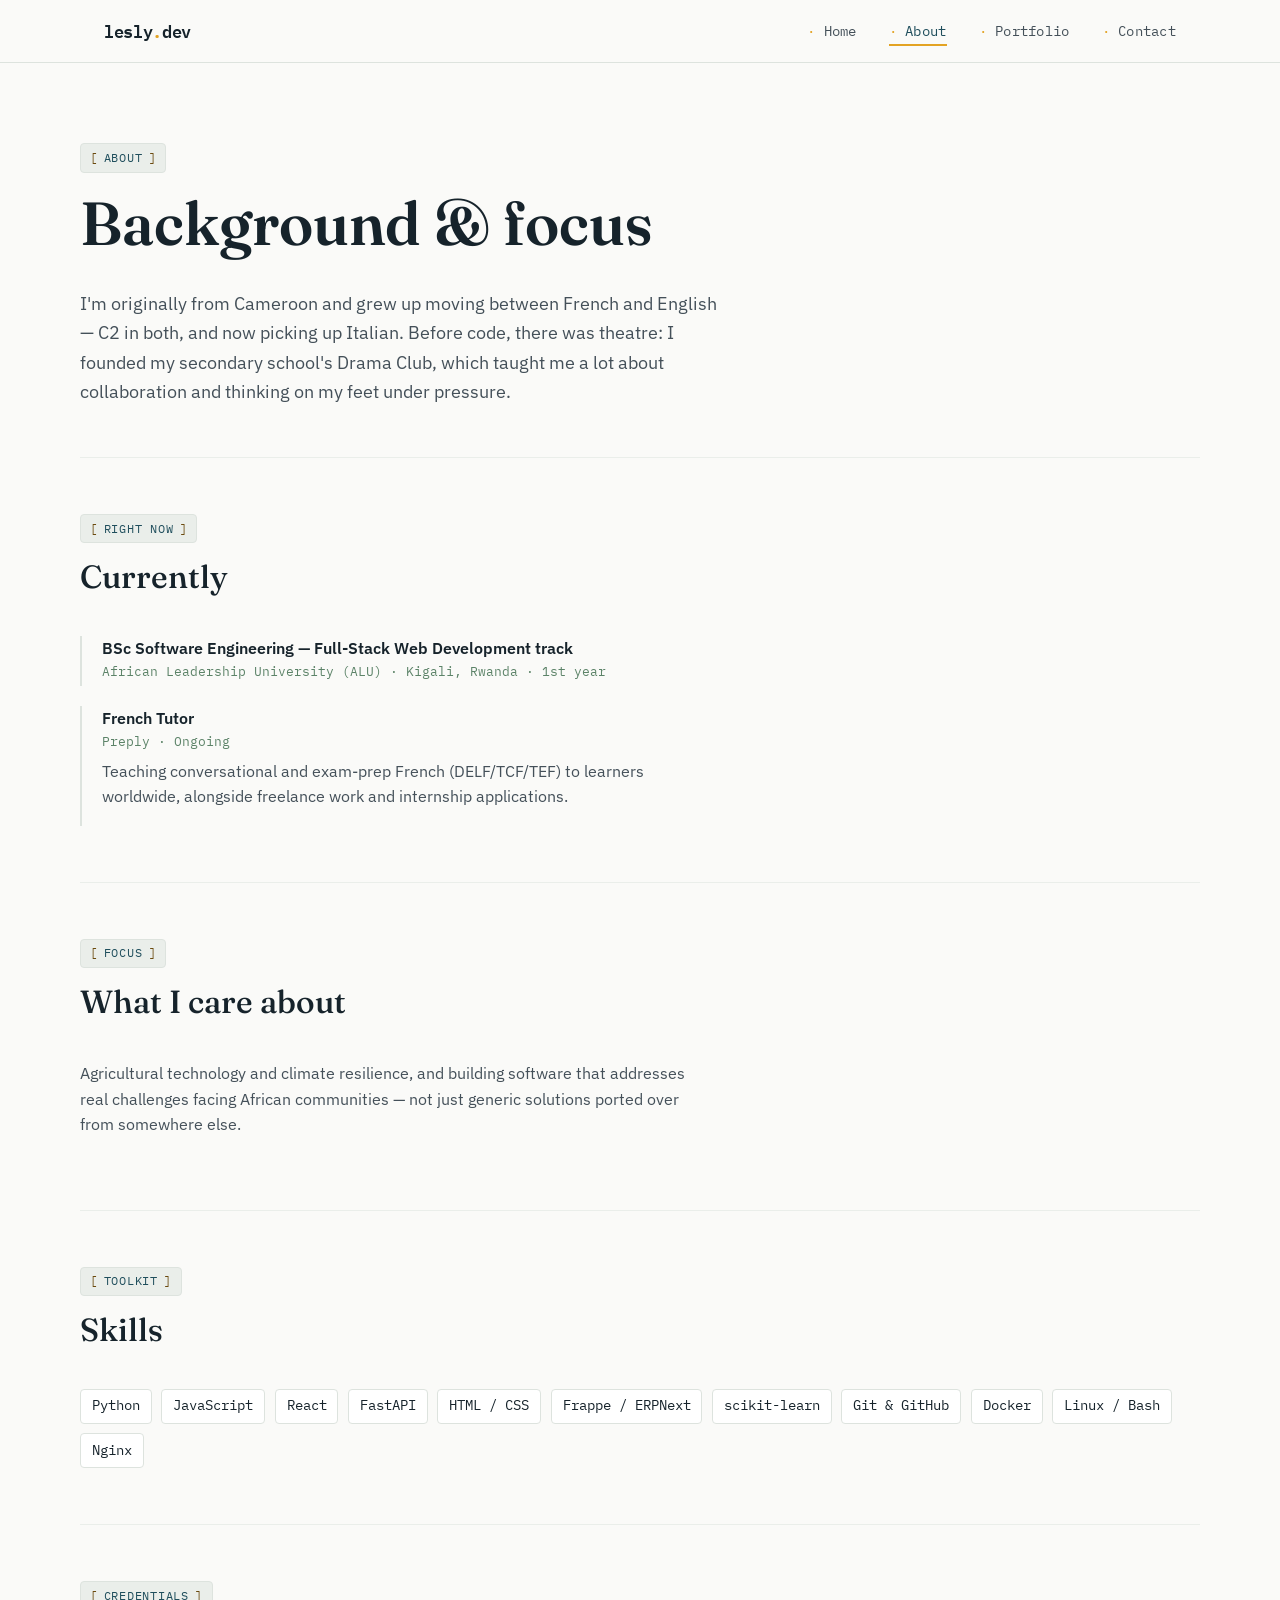
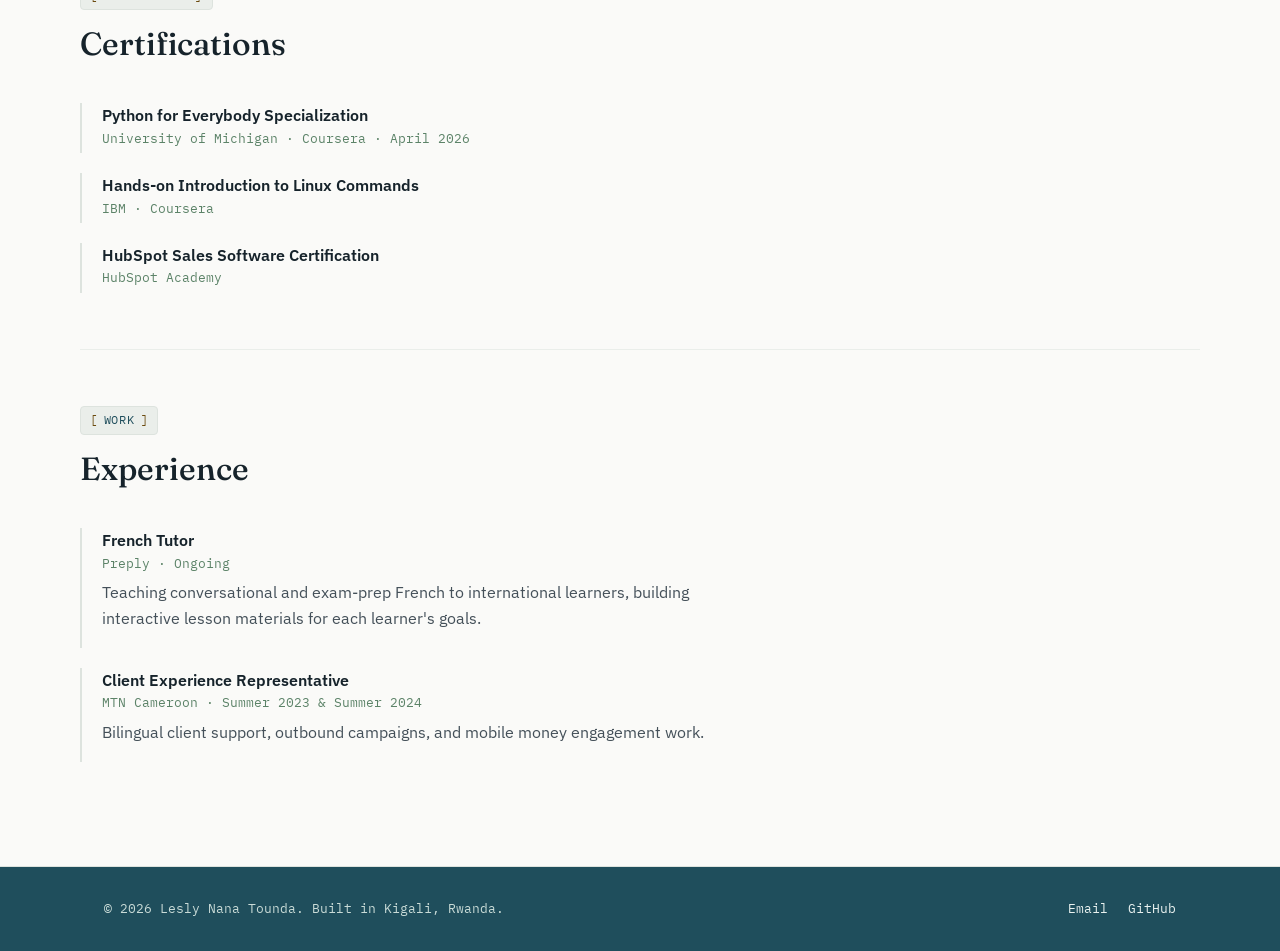
==== about.html @ 00081040 "Add files via upload" ====
<!DOCTYPE html>
<html lang="en">
<head>
<meta charset="UTF-8">
<meta name="viewport" content="width=device-width, initial-scale=1.0">
<title>About — Lesly Nana Tounda</title>
<link rel="preconnect" href="https://fonts.googleapis.com">
<link rel="preconnect" href="https://fonts.gstatic.com" crossorigin>
<link href="https://fonts.googleapis.com/css2?family=Fraunces:ital,wght@0,400;0,500;0,600;1,400&family=IBM+Plex+Sans:wght@400;500;600;700&family=IBM+Plex+Mono:wght@400;500;600&display=swap" rel="stylesheet">
<link rel="stylesheet" href="style.css">
</head>
<body>

<header class="site-header">
  <nav class="nav container">
    <a href="index.html" class="logo">lesly<span>.</span>dev</a>
    <button class="nav-toggle" aria-label="Toggle menu" aria-expanded="false">☰</button>
    <ul class="nav-links">
      <li><a href="index.html">Home</a></li>
      <li><a href="about.html" class="active">About</a></li>
      <li><a href="portfolio.html">Portfolio</a></li>
      <li><a href="contact.html">Contact</a></li>
    </ul>
  </nav>
</header>

<main>
  <section class="hero container" style="padding-bottom: 2rem;">
    <span class="eyebrow">About</span>
    <h1>Background &amp; focus</h1>
    <p class="lede">
      I'm originally from Cameroon and grew up moving between French and
      English — C2 in both, and now picking up Italian. Before code, there
      was theatre: I founded my secondary school's Drama Club, which taught
      me a lot about collaboration and thinking on my feet under pressure.
    </p>
  </section>

  <section class="section container">
    <div class="section-head">
      <span class="eyebrow">Right now</span>
      <h2>Currently</h2>
    </div>
    <ul class="stack-list">
      <li>
        <span class="role">BSc Software Engineering — Full-Stack Web Development track</span>
        <span class="meta">African Leadership University (ALU) · Kigali, Rwanda · 1st year</span>
      </li>
      <li>
        <span class="role">French Tutor</span>
        <span class="meta">Preply · Ongoing</span>
        <p style="margin-top:0.4em;">Teaching conversational and exam-prep French (DELF/TCF/TEF) to learners worldwide, alongside freelance work and internship applications.</p>
      </li>
    </ul>
  </section>

  <section class="section container">
    <div class="section-head">
      <span class="eyebrow">Focus</span>
      <h2>What I care about</h2>
    </div>
    <p>
      Agricultural technology and climate resilience, and building software
      that addresses real challenges facing African communities — not just
      generic solutions ported over from somewhere else.
    </p>
  </section>

  <section class="section container">
    <div class="section-head">
      <span class="eyebrow">Toolkit</span>
      <h2>Skills</h2>
    </div>
    <div class="skill-tags">
      <span>Python</span>
      <span>JavaScript</span>
      <span>React</span>
      <span>FastAPI</span>
      <span>HTML / CSS</span>
      <span>Frappe / ERPNext</span>
      <span>scikit-learn</span>
      <span>Git &amp; GitHub</span>
      <span>Docker</span>
      <span>Linux / Bash</span>
      <span>Nginx</span>
    </div>
  </section>

  <section class="section container">
    <div class="section-head">
      <span class="eyebrow">Credentials</span>
      <h2>Certifications</h2>
    </div>
    <ul class="stack-list">
      <li>
        <span class="role">Python for Everybody Specialization</span>
        <span class="meta">University of Michigan · Coursera · April 2026</span>
      </li>
      <li>
        <span class="role">Hands-on Introduction to Linux Commands</span>
        <span class="meta">IBM · Coursera</span>
      </li>
      <li>
        <span class="role">HubSpot Sales Software Certification</span>
        <span class="meta">HubSpot Academy</span>
      </li>
    </ul>
  </section>

  <section class="section container">
    <div class="section-head">
      <span class="eyebrow">Work</span>
      <h2>Experience</h2>
    </div>
    <ul class="stack-list">
      <li>
        <span class="role">French Tutor</span>
        <span class="meta">Preply · Ongoing</span>
        <p style="margin-top:0.4em;">Teaching conversational and exam-prep French to international learners, building interactive lesson materials for each learner's goals.</p>
      </li>
      <li>
        <span class="role">Client Experience Representative</span>
        <span class="meta">MTN Cameroon · Summer 2023 &amp; Summer 2024</span>
        <p style="margin-top:0.4em;">Bilingual client support, outbound campaigns, and mobile money engagement work.</p>
      </li>
    </ul>
  </section>
</main>

<footer class="site-footer">
  <div class="container">
    <p>&copy; 2026 Lesly Nana Tounda. Built in Kigali, Rwanda.</p>
    <div class="footer-links">
      <a href="mailto:toundanana@gmail.com">Email</a>
      <a href="https://github.com/DTounda" target="_blank" rel="noopener">GitHub</a>
    </div>
  </div>
</footer>

<script src="script.js"></script>
</body>
</html>
---- style.css ----
/* =========================================================
   Lesly Nana Tounda — Resume Site
   Design system: engineering-notebook aesthetic.
   Fraunces (personality/warmth) + IBM Plex Sans (precision)
   + IBM Plex Mono (system/log-style annotations).
   ========================================================= */

:root {
  /* Color */
  --bg: #FAFAF8;
  --card: #FFFFFF;
  --ink: #16232B;
  --ink-soft: #445059;
  --structural: #1F4E5C;   /* deep teal-slate */
  --structural-dark: #163841;
  --accent: #E3A324;       /* warm amber — used sparingly */
  --accent-ink: #6B4A0E;   /* accent color darkened, for text-on-light use */
  --sage: #5C8368;         /* muted secondary, for tech tags */
  --line: #DDE3DE;
  --line-soft: #EAEEEA;

  /* Type */
  --font-display: "Fraunces", Georgia, serif;
  --font-body: "IBM Plex Sans", -apple-system, sans-serif;
  --font-mono: "IBM Plex Mono", ui-monospace, monospace;

  /* Layout */
  --container: 1120px;
  --radius: 6px;
  --shadow: 0 1px 2px rgba(22, 35, 43, 0.04), 0 6px 20px rgba(22, 35, 43, 0.06);
}

* { box-sizing: border-box; }
html { scroll-behavior: smooth; }

@media (prefers-reduced-motion: reduce) {
  html { scroll-behavior: auto; }
  *, *::before, *::after {
    animation-duration: 0.01ms !important;
    animation-iteration-count: 1 !important;
    transition-duration: 0.01ms !important;
  }
}

body {
  margin: 0;
  background: var(--bg);
  color: var(--ink);
  font-family: var(--font-body);
  font-size: 16px;
  line-height: 1.6;
  -webkit-font-smoothing: antialiased;
}

h1, h2, h3 {
  font-family: var(--font-display);
  color: var(--ink);
  line-height: 1.15;
  margin: 0 0 0.5em;
  font-weight: 500;
}

h1 { font-size: clamp(2.4rem, 5vw, 3.8rem); font-weight: 600; }
h2 { font-size: clamp(1.5rem, 3vw, 2rem); }
h3 { font-size: 1.15rem; font-weight: 600; font-family: var(--font-body); }

p { margin: 0 0 1em; color: var(--ink-soft); max-width: 62ch; }

a {
  color: var(--structural);
  text-decoration-color: var(--line);
  text-underline-offset: 3px;
}
a:hover { color: var(--accent-ink); }

:focus-visible {
  outline: 2px solid var(--accent);
  outline-offset: 3px;
}

.container {
  max-width: var(--container);
  margin: 0 auto;
  padding: 0 1.5rem;
}

/* --- Signature element: mono "log tag" eyebrow --- */
.eyebrow {
  display: inline-flex;
  align-items: center;
  gap: 0.5em;
  font-family: var(--font-mono);
  font-size: 0.78rem;
  letter-spacing: 0.06em;
  text-transform: uppercase;
  color: var(--structural);
  background: var(--line-soft);
  border: 1px solid var(--line);
  border-radius: 4px;
  padding: 0.3em 0.7em;
  margin-bottom: 1rem;
}
.eyebrow::before { content: "["; color: var(--accent-ink); }
.eyebrow::after { content: "]"; color: var(--accent-ink); }

/* --- Header / Nav --- */
.site-header {
  position: sticky;
  top: 0;
  z-index: 50;
  background: rgba(250, 250, 248, 0.9);
  backdrop-filter: blur(6px);
  border-bottom: 1px solid var(--line);
}

.nav {
  display: flex;
  align-items: center;
  justify-content: space-between;
  padding-top: 1.1rem;
  padding-bottom: 1.1rem;
}

.logo {
  font-family: var(--font-mono);
  font-weight: 600;
  font-size: 1.05rem;
  color: var(--ink);
  text-decoration: none;
  letter-spacing: -0.02em;
}
.logo span { color: var(--accent); }

.nav-links {
  list-style: none;
  display: flex;
  gap: 2rem;
  margin: 0;
  padding: 0;
}
.nav-links a {
  font-family: var(--font-mono);
  font-size: 0.85rem;
  letter-spacing: 0.02em;
  text-decoration: none;
  color: var(--ink-soft);
  position: relative;
  padding-bottom: 4px;
}
.nav-links a::before { content: "· "; color: var(--accent); }
.nav-links a.active,
.nav-links a:hover { color: var(--structural); }
.nav-links a.active { border-bottom: 2px solid var(--accent); }

.nav-toggle {
  display: none;
  background: none;
  border: 1px solid var(--line);
  border-radius: var(--radius);
  font-size: 1.1rem;
  padding: 0.3em 0.6em;
  cursor: pointer;
  color: var(--ink);
}

/* --- Buttons --- */
.btn {
  display: inline-flex;
  align-items: center;
  gap: 0.5em;
  font-family: var(--font-body);
  font-weight: 600;
  font-size: 0.95rem;
  padding: 0.75em 1.4em;
  border-radius: var(--radius);
  text-decoration: none;
  border: 1px solid transparent;
  cursor: pointer;
  transition: transform 0.15s ease, background 0.15s ease, border-color 0.15s ease;
}
.btn:hover { transform: translateY(-1px); }

.btn-primary {
  background: var(--structural);
  color: #fff;
}
.btn-primary:hover { background: var(--structural-dark); color: #fff; }

.btn-ghost {
  background: transparent;
  border-color: var(--line);
  color: var(--ink);
}
.btn-ghost:hover { border-color: var(--structural); color: var(--structural); }

/* --- Hero --- */
.hero {
  padding: 5rem 0 4rem;
}
.hero .lede {
  font-size: 1.15rem;
  max-width: 58ch;
}
.status-line {
  font-family: var(--font-mono);
  font-size: 0.85rem;
  color: var(--ink-soft);
  margin-top: 2rem;
  display: flex;
  align-items: center;
  gap: 0.4em;
}
.cursor {
  display: inline-block;
  width: 8px;
  height: 1em;
  background: var(--accent);
  animation: blink 1.1s steps(1) infinite;
  vertical-align: text-bottom;
}
@keyframes blink { 50% { opacity: 0; } }

.hero-actions {
  display: flex;
  gap: 1rem;
  margin-top: 2rem;
  flex-wrap: wrap;
}

/* --- Stat cards --- */
.stats {
  display: grid;
  grid-template-columns: repeat(3, 1fr);
  gap: 1.25rem;
  padding: 1rem 0 5rem;
}
.stat-card {
  background: var(--card);
  border: 1px solid var(--line);
  border-radius: var(--radius);
  padding: 1.5rem;
  box-shadow: var(--shadow);
}
.stat-card .num {
  font-family: var(--font-display);
  font-size: 2rem;
  color: var(--structural);
  display: block;
}
.stat-card .label {
  font-family: var(--font-mono);
  font-size: 0.78rem;
  text-transform: uppercase;
  letter-spacing: 0.04em;
  color: var(--ink-soft);
}

/* --- Sections --- */
.section {
  padding: 3.5rem 0;
  border-top: 1px solid var(--line-soft);
}
.section-head { max-width: 65ch; margin-bottom: 2.5rem; }

/* --- Cards grid (projects) --- */
.card-grid {
  display: grid;
  grid-template-columns: repeat(2, 1fr);
  gap: 1.5rem;
}
.card {
  background: var(--card);
  border: 1px solid var(--line);
  border-radius: var(--radius);
  padding: 1.75rem;
  box-shadow: var(--shadow);
  display: flex;
  flex-direction: column;
  gap: 0.6rem;
}
.card-tag {
  font-family: var(--font-mono);
  font-size: 0.72rem;
  text-transform: uppercase;
  letter-spacing: 0.04em;
  color: var(--accent-ink);
  background: #FBF1DC;
  border: 1px solid #F0DDAA;
  border-radius: 4px;
  padding: 0.2em 0.6em;
  width: fit-content;
}
.card-tag.award { color: var(--structural); background: #E7F0EE; border-color: #CBDFDA; }
.card h3 { margin-bottom: 0; }
.card p { font-size: 0.95rem; margin-bottom: 0.25rem; }
.card-links a { font-size: 0.85rem; font-family: var(--font-mono); }

.tech-tags {
  display: flex;
  flex-wrap: wrap;
  gap: 0.4rem;
  margin-top: auto;
  padding-top: 0.5rem;
}
.tech-tags span {
  font-family: var(--font-mono);
  font-size: 0.72rem;
  color: var(--sage);
  background: #EEF3EF;
  border-radius: 4px;
  padding: 0.2em 0.55em;
}

/* --- Skill tags (about page) --- */
.skill-tags {
  display: flex;
  flex-wrap: wrap;
  gap: 0.6rem;
}
.skill-tags span {
  font-family: var(--font-mono);
  font-size: 0.85rem;
  border: 1px solid var(--line);
  border-radius: 4px;
  padding: 0.4em 0.8em;
  color: var(--ink);
  background: var(--card);
}

/* --- Lists (certifications / experience) --- */
.stack-list {
  list-style: none;
  margin: 0;
  padding: 0;
  display: flex;
  flex-direction: column;
  gap: 1.25rem;
}
.stack-list li {
  border-left: 2px solid var(--line);
  padding-left: 1.25rem;
}
.stack-list .role {
  font-weight: 600;
  color: var(--ink);
}
.stack-list .meta {
  font-family: var(--font-mono);
  font-size: 0.8rem;
  color: var(--sage);
  display: block;
  margin-bottom: 0.3em;
}

/* --- Contact --- */
.contact-grid {
  display: grid;
  grid-template-columns: 1fr 1fr;
  gap: 2rem;
  align-items: start;
}
.contact-card {
  display: flex;
  align-items: center;
  gap: 0.9rem;
  background: var(--card);
  border: 1px solid var(--line);
  border-radius: var(--radius);
  padding: 1.1rem 1.3rem;
  margin-bottom: 1rem;
  text-decoration: none;
  box-shadow: var(--shadow);
}
.contact-card .icon {
  width: 20px; height: 20px; flex-shrink: 0; color: var(--structural);
}
.contact-card .label {
  font-family: var(--font-mono);
  font-size: 0.72rem;
  text-transform: uppercase;
  color: var(--ink-soft);
  display: block;
}
.contact-card .value { color: var(--ink); font-weight: 600; }

.form-group { margin-bottom: 1.1rem; }
.form-group label {
  display: block;
  font-family: var(--font-mono);
  font-size: 0.78rem;
  text-transform: uppercase;
  letter-spacing: 0.03em;
  color: var(--ink-soft);
  margin-bottom: 0.4em;
}
.form-group input,
.form-group textarea {
  width: 100%;
  font-family: var(--font-body);
  font-size: 0.95rem;
  padding: 0.7em 0.85em;
  border: 1px solid var(--line);
  border-radius: var(--radius);
  background: var(--card);
  color: var(--ink);
}
.form-group textarea { resize: vertical; min-height: 120px; }
.form-note {
  font-size: 0.82rem;
  color: var(--ink-soft);
  margin-top: 0.75rem;
}
.form-success {
  display: none;
  font-family: var(--font-mono);
  font-size: 0.85rem;
  color: var(--structural);
  background: #E7F0EE;
  border: 1px solid #CBDFDA;
  border-radius: var(--radius);
  padding: 0.8em 1em;
  margin-top: 1rem;
}

/* --- Footer --- */
.site-footer {
  border-top: 1px solid var(--line);
  background: var(--structural);
  color: #EAF2F0;
  margin-top: 3rem;
}
.site-footer .container {
  display: flex;
  justify-content: space-between;
  align-items: center;
  padding-top: 2rem;
  padding-bottom: 2rem;
  flex-wrap: wrap;
  gap: 1rem;
}
.site-footer p {
  color: #C9DBD7;
  font-family: var(--font-mono);
  font-size: 0.8rem;
  margin: 0;
}
.footer-links { display: flex; gap: 1.25rem; }
.footer-links a {
  color: #EAF2F0;
  font-family: var(--font-mono);
  font-size: 0.8rem;
  text-decoration: none;
}
.footer-links a:hover { color: var(--accent); }

/* --- Responsive --- */
@media (max-width: 720px) {
  .nav-toggle { display: inline-block; }
  .nav-links {
    display: none;
    position: absolute;
    top: 100%;
    left: 0;
    right: 0;
    background: var(--bg);
    flex-direction: column;
    gap: 0;
    border-bottom: 1px solid var(--line);
  }
  .nav-links.open { display: flex; }
  .nav-links a {
    padding: 0.9rem 1.5rem;
    width: 100%;
  }
  .stats { grid-template-columns: 1fr; }
  .card-grid { grid-template-columns: 1fr; }
  .contact-grid { grid-template-columns: 1fr; }
}
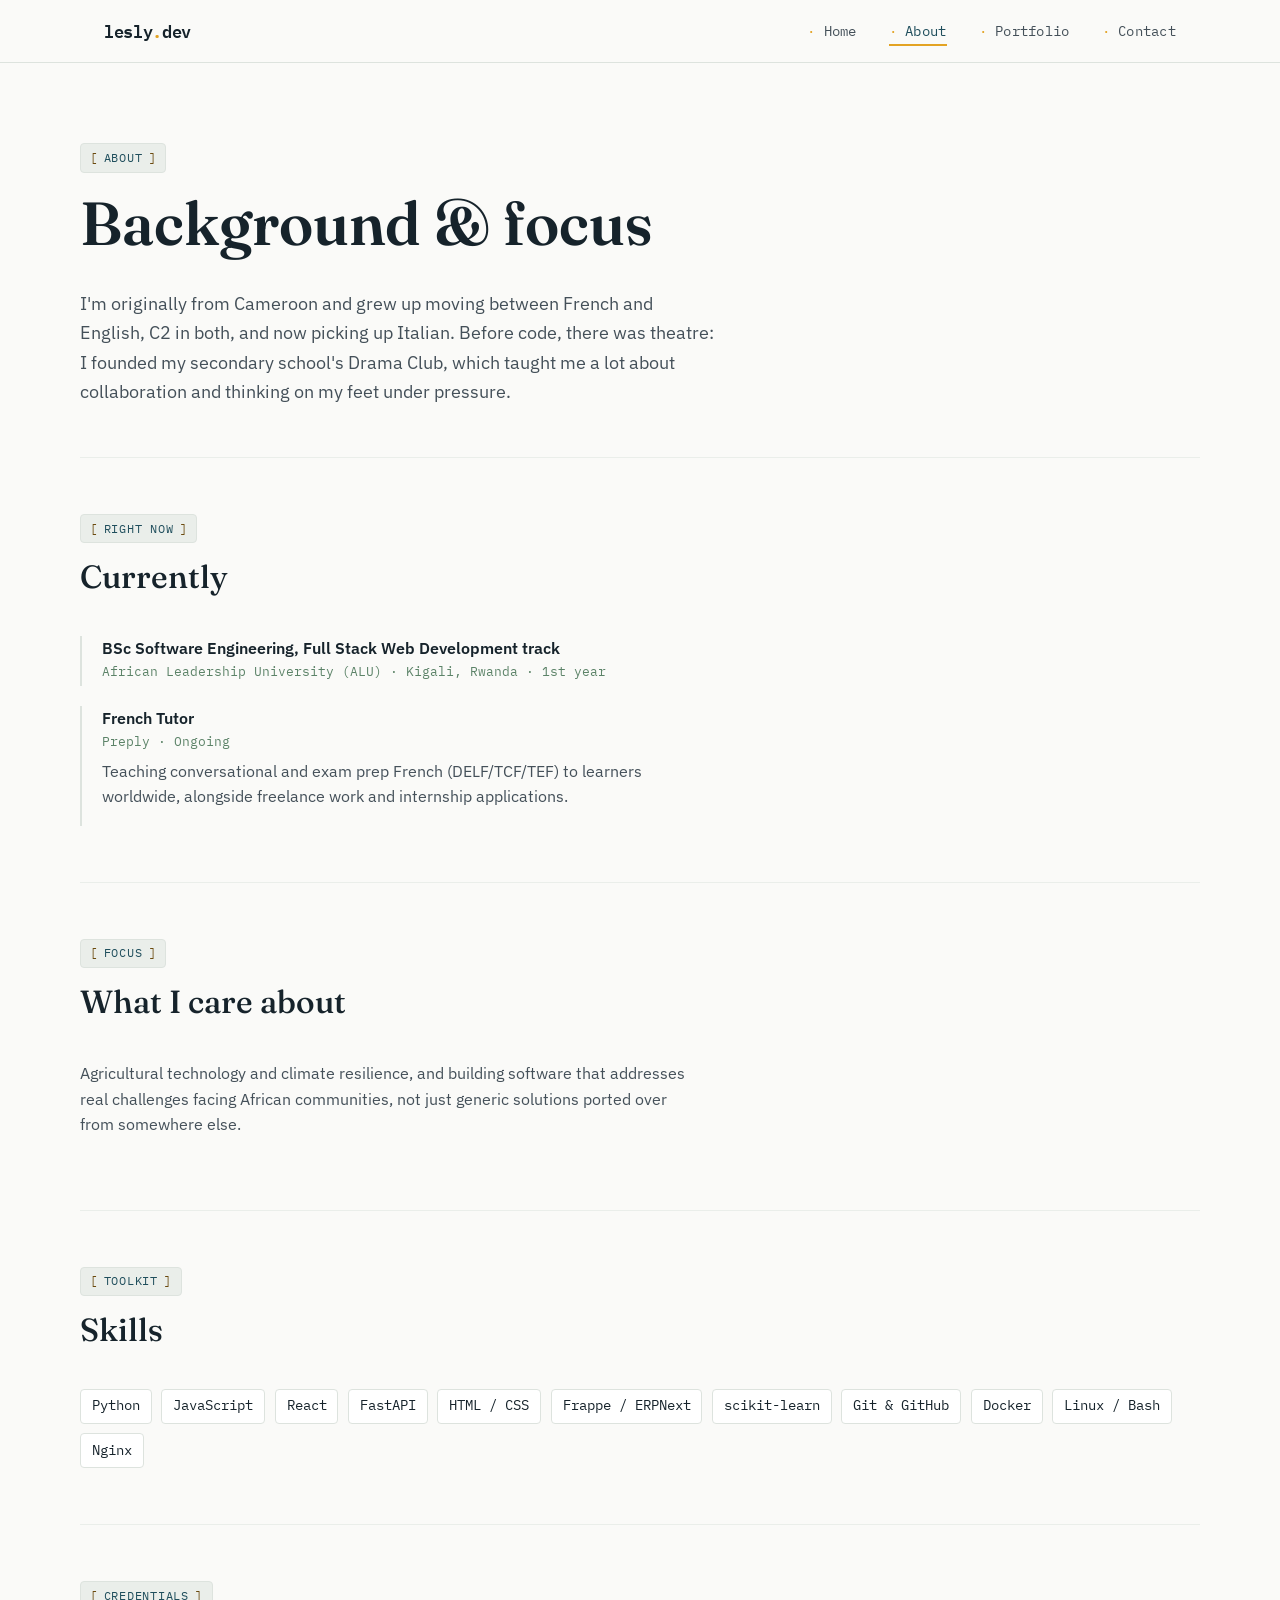
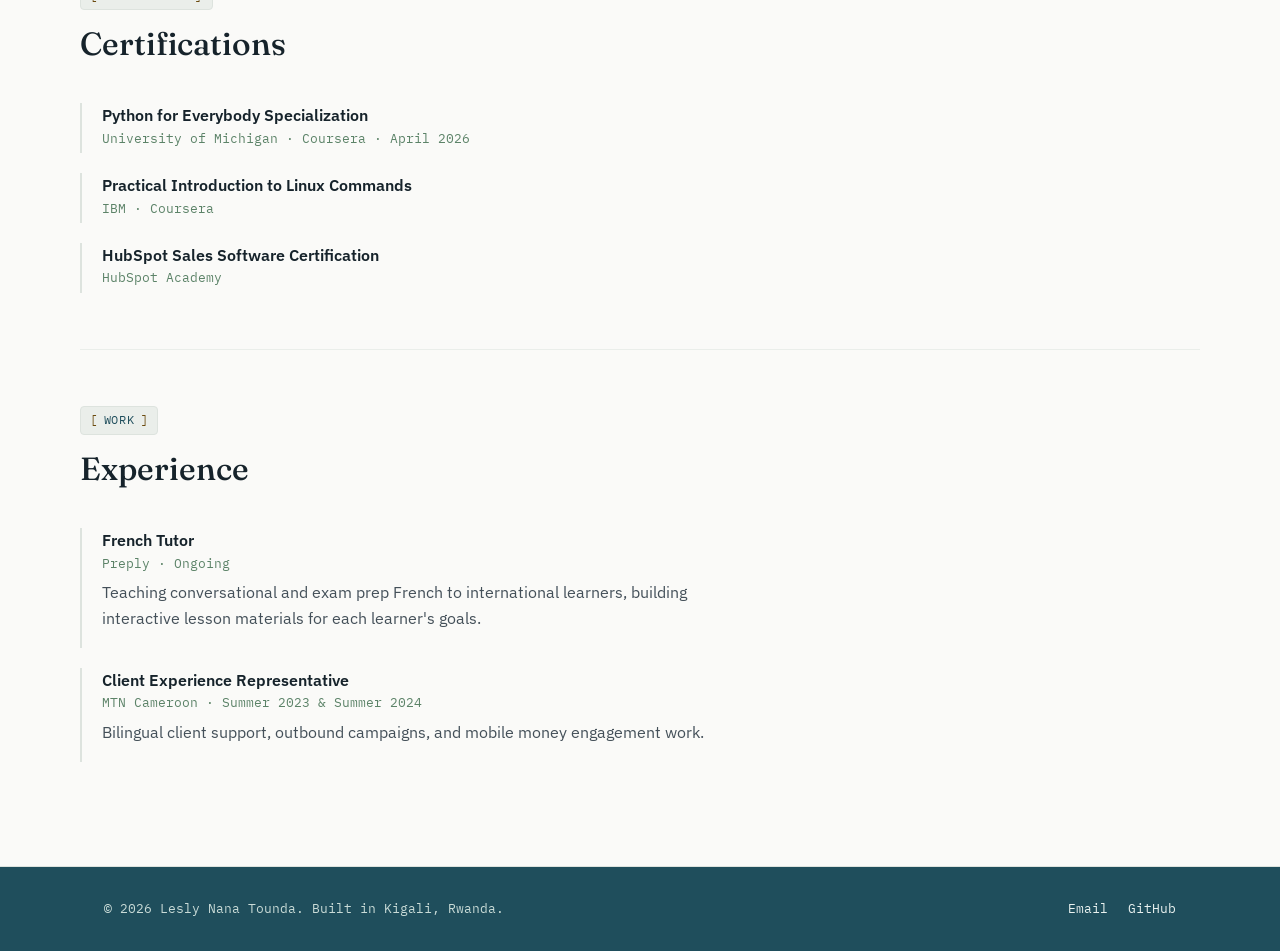
==== commit f293263d: "Refine text and title in about.html Updated title and various text formatting for clarity." ====
--- a/about.html
+++ b/about.html
@@ -3,11 +3,12 @@
 <head>
 <meta charset="UTF-8">
 <meta name="viewport" content="width=device-width, initial-scale=1.0">
-<title>About — Lesly Nana Tounda</title>
+<title>About · Lesly Nana Tounda</title>
 <link rel="preconnect" href="https://fonts.googleapis.com">
 <link rel="preconnect" href="https://fonts.gstatic.com" crossorigin>
 <link href="https://fonts.googleapis.com/css2?family=Fraunces:ital,wght@0,400;0,500;0,600;1,400&family=IBM+Plex+Sans:wght@400;500;600;700&family=IBM+Plex+Mono:wght@400;500;600&display=swap" rel="stylesheet">
 <link rel="stylesheet" href="style.css">
+<noscript><style>.reveal{opacity:1 !important;transform:none !important;}</style></noscript>
 </head>
 <body>
 
@@ -30,7 +31,7 @@
     <h1>Background &amp; focus</h1>
     <p class="lede">
       I'm originally from Cameroon and grew up moving between French and
-      English — C2 in both, and now picking up Italian. Before code, there
+      English, C2 in both, and now picking up Italian. Before code, there
       was theatre: I founded my secondary school's Drama Club, which taught
       me a lot about collaboration and thinking on my feet under pressure.
     </p>
@@ -41,15 +42,15 @@
       <span class="eyebrow">Right now</span>
       <h2>Currently</h2>
     </div>
-    <ul class="stack-list">
+    <ul class="stack-list reveal">
       <li>
-        <span class="role">BSc Software Engineering — Full-Stack Web Development track</span>
+        <span class="role">BSc Software Engineering, Full Stack Web Development track</span>
         <span class="meta">African Leadership University (ALU) · Kigali, Rwanda · 1st year</span>
       </li>
       <li>
         <span class="role">French Tutor</span>
         <span class="meta">Preply · Ongoing</span>
-        <p style="margin-top:0.4em;">Teaching conversational and exam-prep French (DELF/TCF/TEF) to learners worldwide, alongside freelance work and internship applications.</p>
+        <p style="margin-top:0.4em;">Teaching conversational and exam prep French (DELF/TCF/TEF) to learners worldwide, alongside freelance work and internship applications.</p>
       </li>
     </ul>
   </section>
@@ -61,7 +62,7 @@
     </div>
     <p>
       Agricultural technology and climate resilience, and building software
-      that addresses real challenges facing African communities — not just
+      that addresses real challenges facing African communities, not just
       generic solutions ported over from somewhere else.
     </p>
   </section>
@@ -71,7 +72,7 @@
       <span class="eyebrow">Toolkit</span>
       <h2>Skills</h2>
     </div>
-    <div class="skill-tags">
+    <div class="skill-tags reveal">
       <span>Python</span>
       <span>JavaScript</span>
       <span>React</span>
@@ -91,13 +92,13 @@
       <span class="eyebrow">Credentials</span>
       <h2>Certifications</h2>
     </div>
-    <ul class="stack-list">
+    <ul class="stack-list reveal">
       <li>
         <span class="role">Python for Everybody Specialization</span>
         <span class="meta">University of Michigan · Coursera · April 2026</span>
       </li>
       <li>
-        <span class="role">Hands-on Introduction to Linux Commands</span>
+        <span class="role">Practical Introduction to Linux Commands</span>
         <span class="meta">IBM · Coursera</span>
       </li>
       <li>
@@ -112,11 +113,11 @@
       <span class="eyebrow">Work</span>
       <h2>Experience</h2>
     </div>
-    <ul class="stack-list">
+    <ul class="stack-list reveal">
       <li>
         <span class="role">French Tutor</span>
         <span class="meta">Preply · Ongoing</span>
-        <p style="margin-top:0.4em;">Teaching conversational and exam-prep French to international learners, building interactive lesson materials for each learner's goals.</p>
+        <p style="margin-top:0.4em;">Teaching conversational and exam prep French to international learners, building interactive lesson materials for each learner's goals.</p>
       </li>
       <li>
         <span class="role">Client Experience Representative</span>
--- a/style.css
+++ b/style.css
@@ -452,6 +452,90 @@
   text-decoration: none;
 }
 .footer-links a:hover { color: var(--accent); }
+
+/* --- Hero with photo --- */
+.hero-grid {
+  display: flex;
+  align-items: center;
+  justify-content: space-between;
+  gap: 3rem;
+}
+.hero-text { flex: 1 1 420px; min-width: 0; }
+
+.hero-photo-wrap {
+  flex: 0 0 auto;
+  position: relative;
+  width: 208px;
+  height: 208px;
+}
+.hero-photo-wrap::before {
+  content: "";
+  position: absolute;
+  inset: -10px;
+  border-radius: 50%;
+  border: 2px solid var(--accent);
+  opacity: 0.55;
+}
+.hero-photo {
+  position: relative;
+  z-index: 1;
+  width: 208px;
+  height: 208px;
+  border-radius: 50%;
+  object-fit: cover;
+  display: block;
+  box-shadow: 0 22px 45px -18px rgba(22, 35, 43, 0.45);
+}
+
+/* --- Scroll reveal --- */
+.reveal {
+  opacity: 0;
+  transform: translateY(22px);
+  transition: opacity 0.7s cubic-bezier(0.16, 1, 0.3, 1), transform 0.7s cubic-bezier(0.16, 1, 0.3, 1);
+}
+.reveal.visible { opacity: 1; transform: translateY(0); }
+
+.card-grid .card:nth-child(1) { transition-delay: 0ms; }
+.card-grid .card:nth-child(2) { transition-delay: 70ms; }
+.card-grid .card:nth-child(3) { transition-delay: 140ms; }
+.card-grid .card:nth-child(4) { transition-delay: 210ms; }
+.card-grid .card:nth-child(5) { transition-delay: 280ms; }
+.card-grid .card:nth-child(6) { transition-delay: 350ms; }
+
+.stats .stat-card:nth-child(1) { transition-delay: 0ms; }
+.stats .stat-card:nth-child(2) { transition-delay: 100ms; }
+.stats .stat-card:nth-child(3) { transition-delay: 200ms; }
+
+.stack-list li:nth-child(1) { transition-delay: 0ms; }
+.stack-list li:nth-child(2) { transition-delay: 80ms; }
+.stack-list li:nth-child(3) { transition-delay: 160ms; }
+.stack-list li:nth-child(4) { transition-delay: 240ms; }
+
+/* --- Hover polish --- */
+.card {
+  transition: transform 0.25s ease, box-shadow 0.25s ease, border-color 0.25s ease;
+}
+.card:hover {
+  transform: translateY(-5px);
+  box-shadow: 0 22px 42px -20px rgba(22, 35, 43, 0.3);
+  border-color: var(--accent);
+}
+.stat-card {
+  transition: transform 0.25s ease, box-shadow 0.25s ease;
+}
+.stat-card:hover {
+  transform: translateY(-4px);
+  box-shadow: 0 22px 42px -20px rgba(22, 35, 43, 0.3);
+}
+.contact-card {
+  transition: transform 0.2s ease, box-shadow 0.2s ease, border-color 0.2s ease;
+}
+.contact-card:nth-of-type(1) { transition-delay: 0ms; }
+.contact-card:nth-of-type(2) { transition-delay: 90ms; }
+.contact-card:hover {
+  transform: translateY(-3px);
+  border-color: var(--structural);
+}
 
 /* --- Responsive --- */
 @media (max-width: 720px) {
@@ -475,4 +559,13 @@
   .stats { grid-template-columns: 1fr; }
   .card-grid { grid-template-columns: 1fr; }
   .contact-grid { grid-template-columns: 1fr; }
-}
+
+  .hero-grid {
+    flex-direction: column-reverse;
+    text-align: center;
+    gap: 1.75rem;
+  }
+  .hero-photo-wrap, .hero-photo { width: 156px; height: 156px; }
+  .hero-actions { justify-content: center; }
+  .status-line { justify-content: center; }
+}
